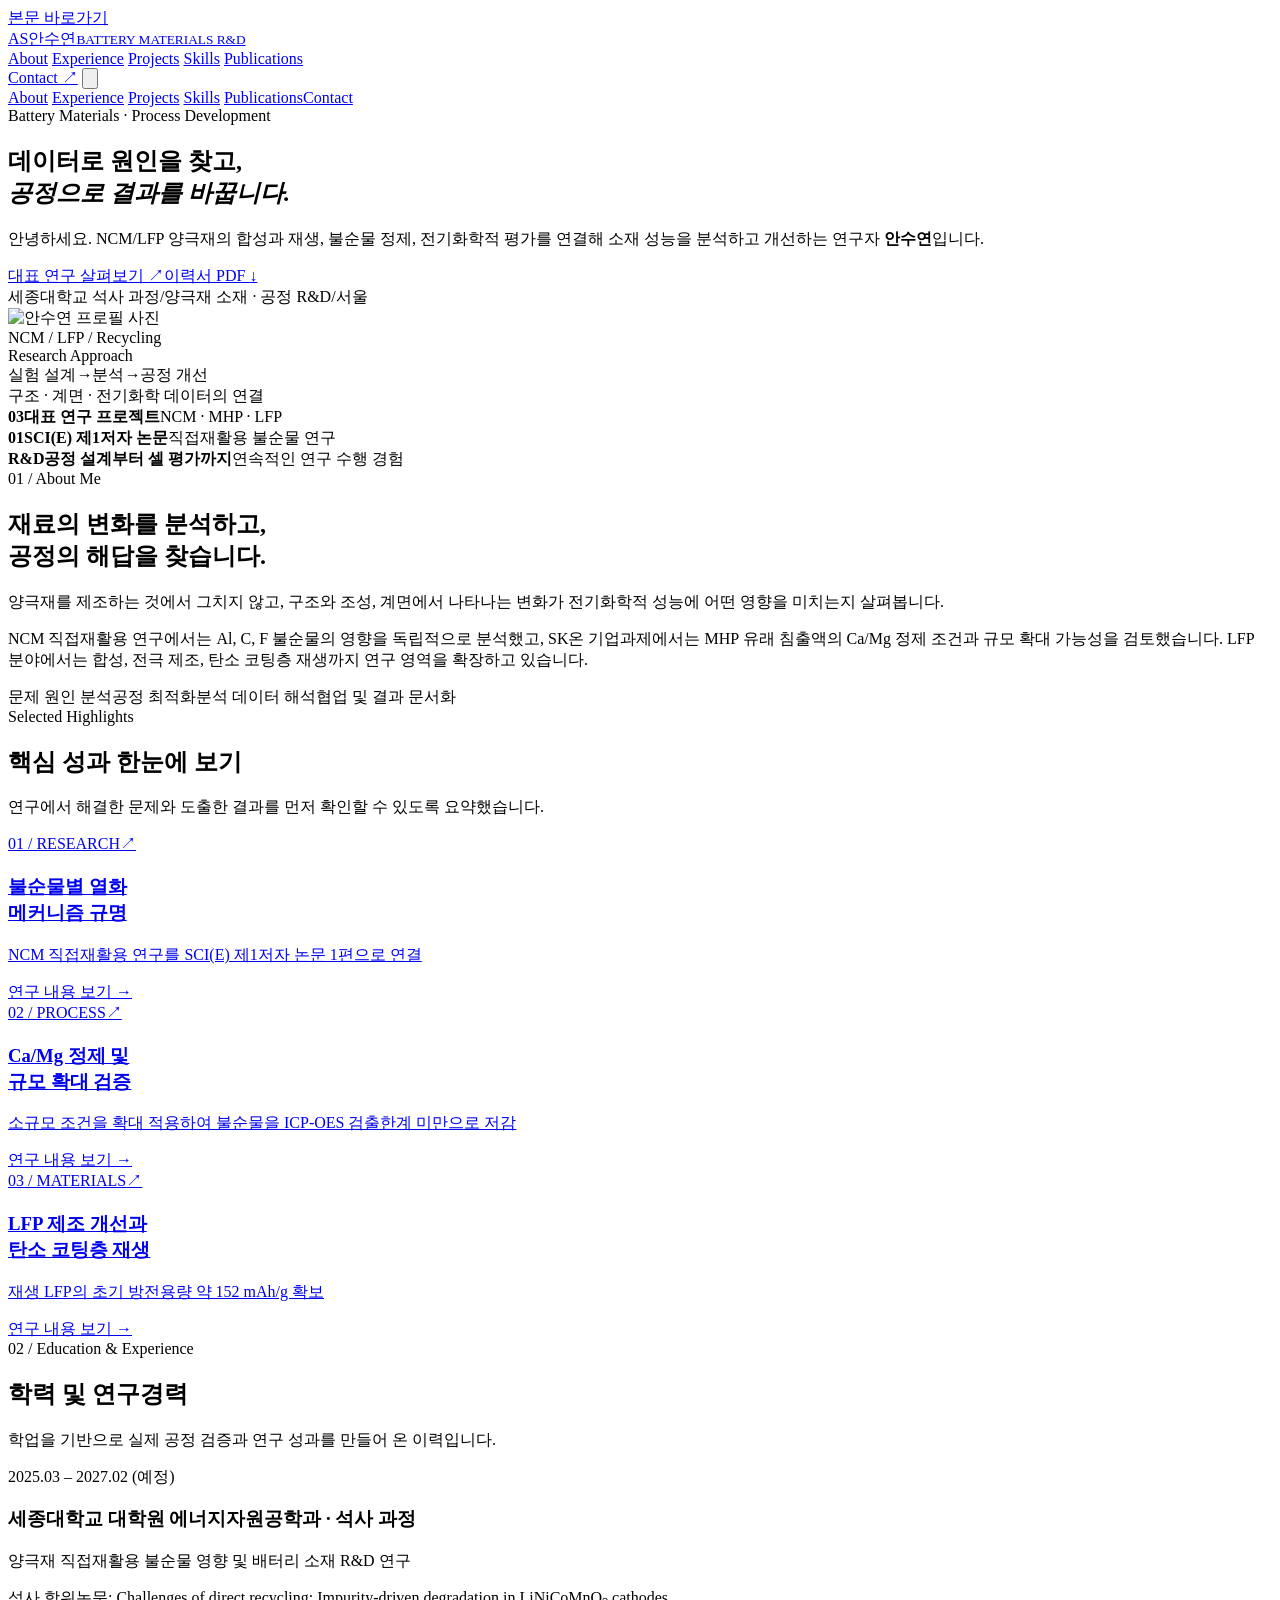
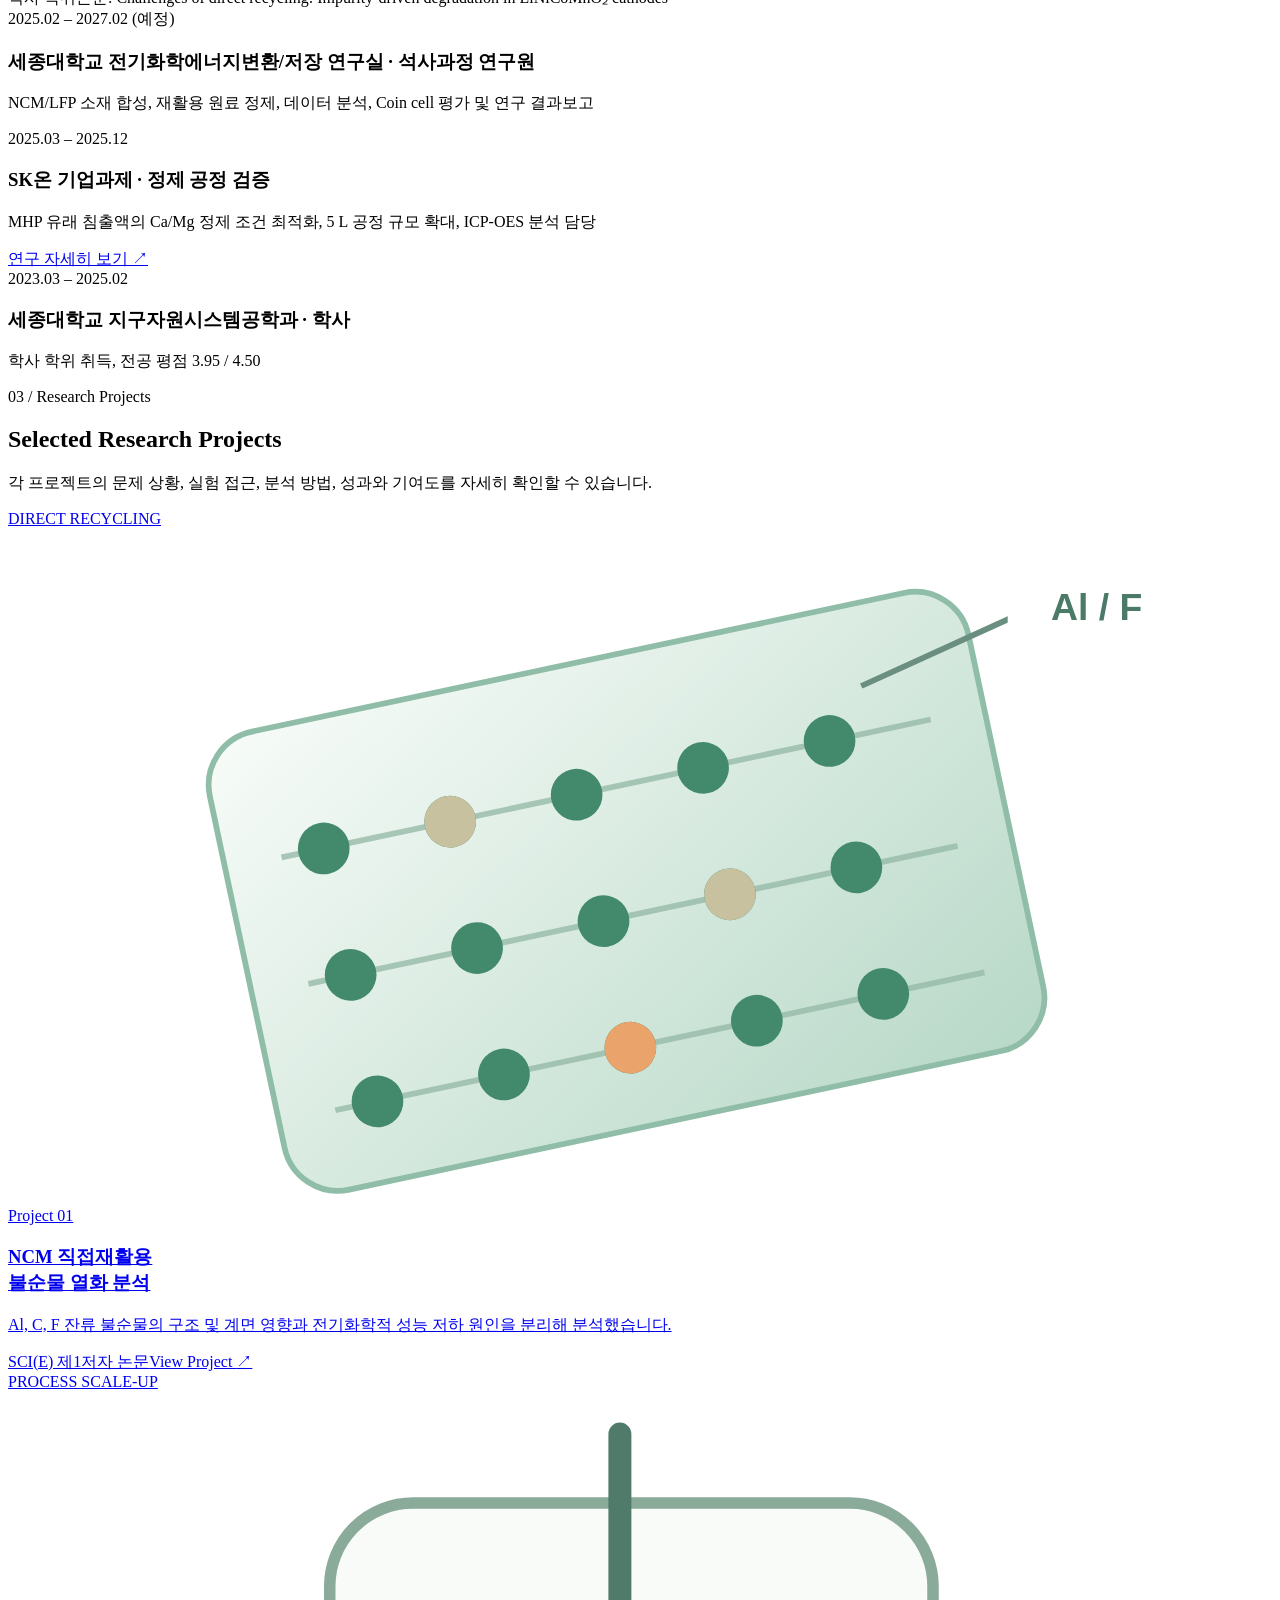
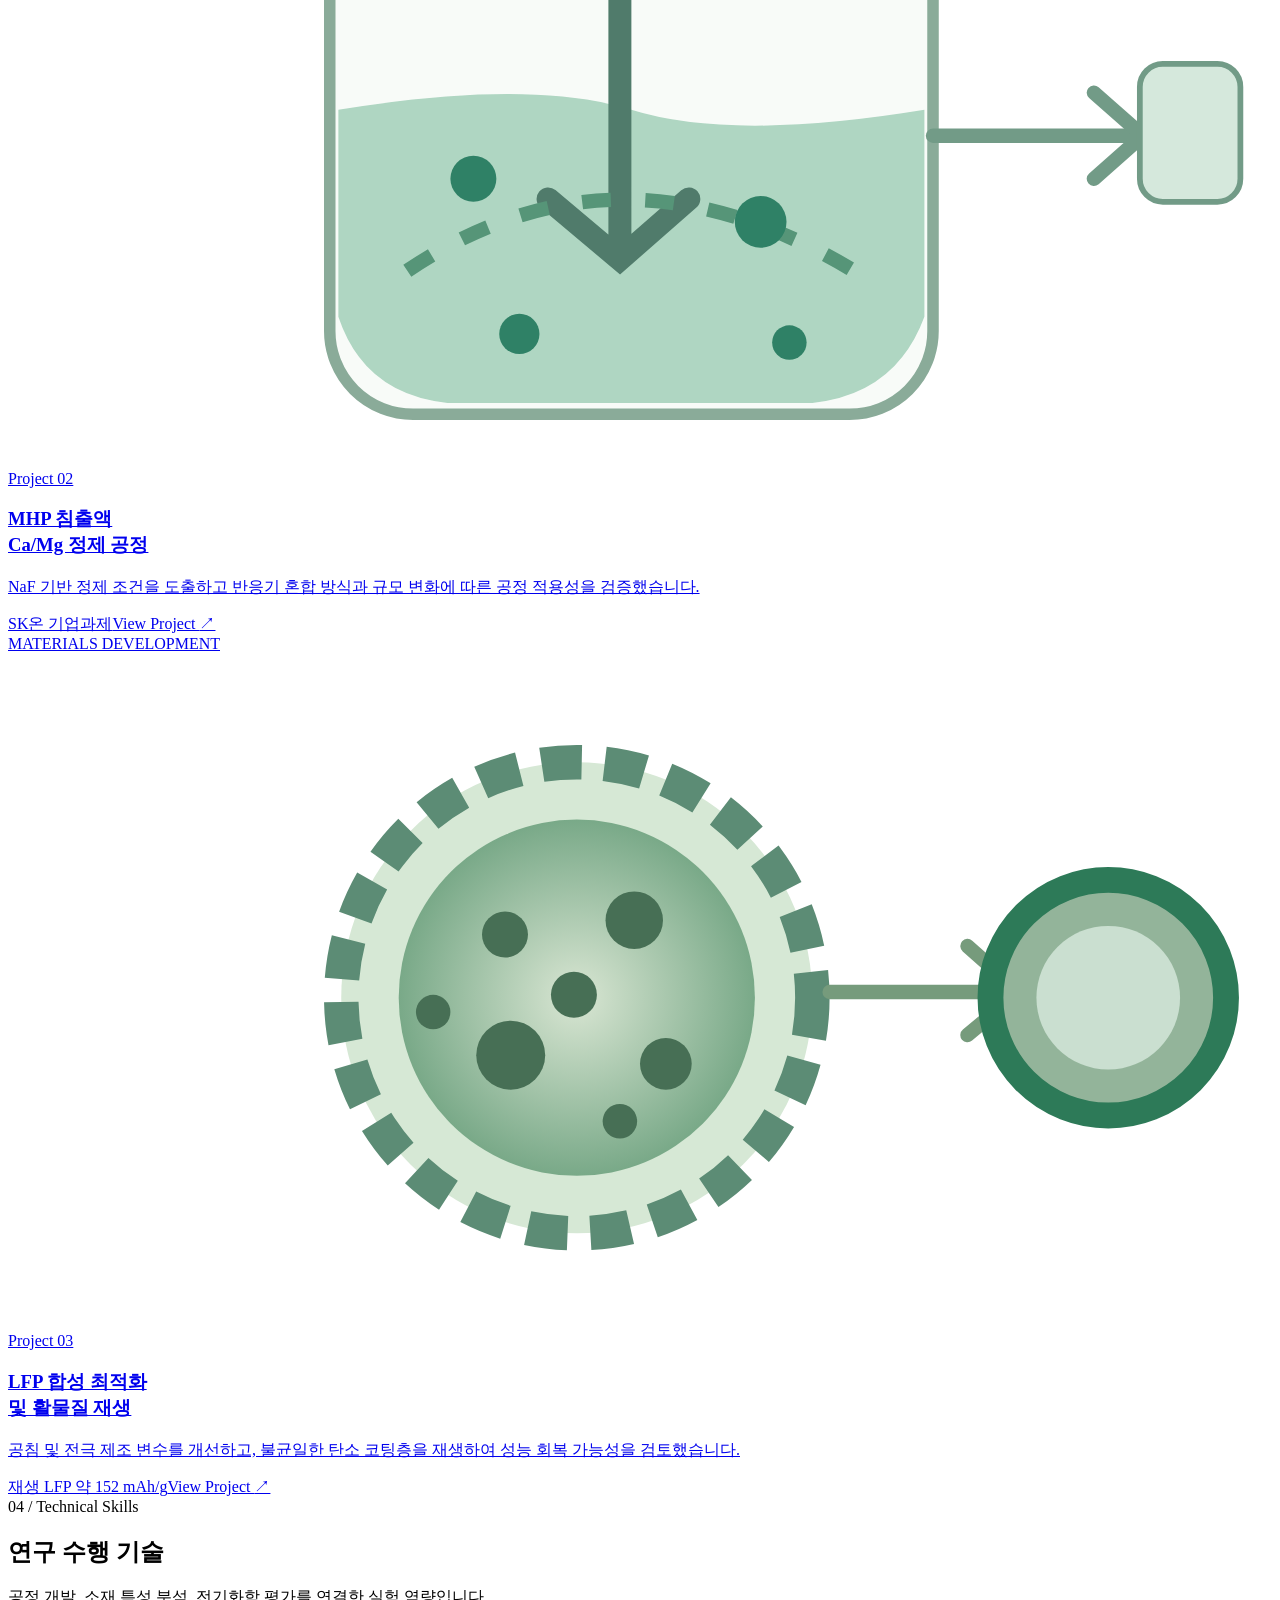
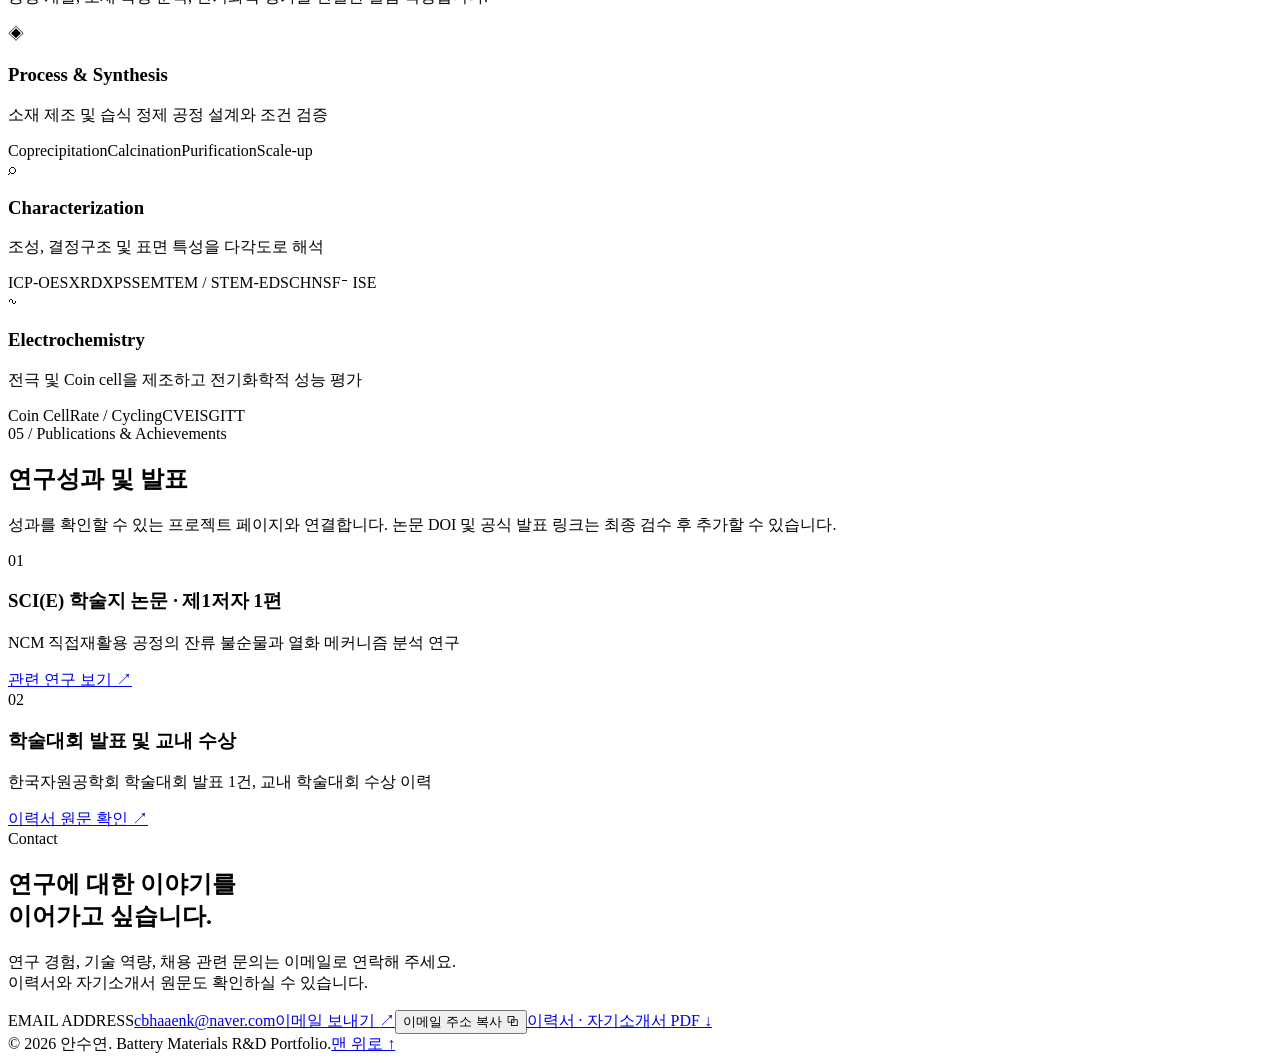
==== index.html @ f23eaf97 "first" ====
<!DOCTYPE html>
<html lang="ko">
<head>
  <meta charset="utf-8">
  <meta name="viewport" content="width=device-width, initial-scale=1">
  <meta name="theme-color" content="#f6f8f5">
  <meta name="description" content="NCM·LFP 배터리 양극재 연구, 직접재활용 불순물 분석, MHP 정제 및 LFP 제조·재생 연구 포트폴리오.">
  <title>홈 | 안수연 R&amp;D Portfolio</title>
  <link rel="stylesheet" href="assets/style.css">
</head>
<body>
<div class="progress-line" aria-hidden="true"></div>
  <a class="skip-link" href="#main">본문 바로가기</a>
  <header class="site-header"><div class="container header-inner">
    <a class="logo" href="index.html" aria-label="포트폴리오 첫 화면으로">
      <span class="logo-mark" aria-hidden="true">AS</span><span class="logo-text">안수연<small>BATTERY MATERIALS R&amp;D</small></span>
    </a>
    <nav class="desktop-nav" aria-label="주요 메뉴"><a data-spy href="index.html#about">About</a>
<a data-spy href="index.html#experience">Experience</a>
<a data-spy href="index.html#projects">Projects</a>
<a data-spy href="index.html#skills">Skills</a>
<a data-spy href="index.html#publications">Publications</a></nav>
    <a class="header-contact" href="index.html#contact">Contact ↗</a>
    <button class="menu-toggle" type="button" aria-label="메뉴 열기" aria-expanded="false" aria-controls="mobile-menu"><svg viewBox="0 0 24 24" fill="none" stroke="currentColor" stroke-width="2" stroke-linecap="round"><path d="M4 7h16M4 12h16M4 17h16"/></svg></button>
  </div><nav class="mobile-panel" id="mobile-menu" aria-label="모바일 메뉴"><a href="index.html#about">About</a>
<a href="index.html#experience">Experience</a>
<a href="index.html#projects">Projects</a>
<a href="index.html#skills">Skills</a>
<a href="index.html#publications">Publications</a><a href="index.html#contact">Contact</a></nav></header>
<main id="main">
<section class="hero" aria-labelledby="hero-title"><div class="container hero-grid">
<div class="hero-copy"><div class="status"><span class="status-dot" aria-hidden="true"></span> Battery Materials · Process Development</div>
<h1 id="hero-title">데이터로 원인을 찾고,<br><em>공정으로 결과를 바꿉니다.</em></h1>
<p class="lead">안녕하세요. NCM/LFP 양극재의 합성과 재생, 불순물 정제, 전기화학적 평가를 연결해 소재 성능을 분석하고 개선하는 연구자 <strong>안수연</strong>입니다.</p>
<div class="hero-actions"><a class="btn btn-primary" href="#projects">대표 연구 살펴보기 <span class="btn-icon" aria-hidden="true">↗</span></a><a class="btn btn-outline" href="assets/resume-and-statement.pdf" download="안수연_이력서_자기소개서.pdf">이력서 PDF <span aria-hidden="true">↓</span></a></div>
<div class="hero-foot"><span>세종대학교 석사 과정</span><span class="slash">/</span><span>양극재 소재 · 공정 R&amp;D</span><span class="slash">/</span><span>서울</span></div>
</div>
<div class="hero-visual" aria-label="프로필 사진과 연구 과정">
<div class="portrait-shell"><img src="assets/profile.webp" alt="안수연 프로필 사진" width="660" height="953" loading="eager"></div>
<div class="visual-badge">NCM / LFP / Recycling</div>
<div class="visual-note"><div class="note-label">Research Approach</div><div class="note-flow"><span>실험 설계</span><i>→</i><span>분석</span><i>→</i><span>공정 개선</span></div><div class="note-desc">구조 · 계면 · 전기화학 데이터의 연결</div></div>
</div></div></section>
<section class="stats-strip" aria-label="주요 이력 요약"><div class="container stats-grid"><div class="stat"><strong class="stat-num">03</strong><span class="stat-label"><b>대표 연구 프로젝트</b>NCM · MHP · LFP</span></div><div class="stat"><strong class="stat-num">01</strong><span class="stat-label"><b>SCI(E) 제1저자 논문</b>직접재활용 불순물 연구</span></div><div class="stat"><strong class="stat-num">R&amp;D</strong><span class="stat-label"><b>공정 설계부터 셀 평가까지</b>연속적인 연구 수행 경험</span></div></div></section>
<section class="section" id="about" aria-labelledby="about-title"><div class="container about-grid">
<div class="about-heading"><span class="eyebrow">01 / About Me</span><h2 id="about-title">재료의 변화를 분석하고,<br>공정의 해답을 찾습니다.</h2></div>
<div class="about-text"><p>양극재를 제조하는 것에서 그치지 않고, 구조와 조성, 계면에서 나타나는 변화가 전기화학적 성능에 어떤 영향을 미치는지 살펴봅니다.</p><p>NCM 직접재활용 연구에서는 Al, C, F 불순물의 영향을 독립적으로 분석했고, SK온 기업과제에서는 MHP 유래 침출액의 Ca/Mg 정제 조건과 규모 확대 가능성을 검토했습니다. LFP 분야에서는 합성, 전극 제조, 탄소 코팅층 재생까지 연구 영역을 확장하고 있습니다.</p><div class="tags"><span class="tag">문제 원인 분석</span><span class="tag">공정 최적화</span><span class="tag">분석 데이터 해석</span><span class="tag">협업 및 결과 문서화</span></div></div>
</div></section>
<section class="section surface-section" id="highlights" aria-labelledby="highlights-title"><div class="container"><div class="section-head"><div><span class="eyebrow">Selected Highlights</span><h2 id="highlights-title">핵심 성과 한눈에 보기</h2></div><p>연구에서 해결한 문제와 도출한 결과를 먼저 확인할 수 있도록 요약했습니다.</p></div>
<div class="highlights">
<a class="highlight-card" href="projects/ncm-recycling/index.html"><div class="highlight-top"><span>01 / RESEARCH</span><span aria-hidden="true">↗</span></div><h3>불순물별 열화<br>메커니즘 규명</h3><p>NCM 직접재활용 연구를 SCI(E) 제1저자 논문 1편으로 연결</p><span class="inline-link">연구 내용 보기 →</span></a>
<a class="highlight-card" href="projects/mhp-purification/index.html"><div class="highlight-top"><span>02 / PROCESS</span><span aria-hidden="true">↗</span></div><h3>Ca/Mg 정제 및<br>규모 확대 검증</h3><p>소규모 조건을 확대 적용하여 불순물을 ICP-OES 검출한계 미만으로 저감</p><span class="inline-link">연구 내용 보기 →</span></a>
<a class="highlight-card" href="projects/lfp-development/index.html"><div class="highlight-top"><span>03 / MATERIALS</span><span aria-hidden="true">↗</span></div><h3>LFP 제조 개선과<br>탄소 코팅층 재생</h3><p>재생 LFP의 초기 방전용량 약 152 mAh/g 확보</p><span class="inline-link">연구 내용 보기 →</span></a>
</div></div></section>
<section class="section" id="experience" aria-labelledby="experience-title"><div class="container"><div class="section-head"><div><span class="eyebrow">02 / Education &amp; Experience</span><h2 id="experience-title">학력 및 연구경력</h2></div><p>학업을 기반으로 실제 공정 검증과 연구 성과를 만들어 온 이력입니다.</p></div>
<div class="timeline">
<div class="timeline-item"><div class="timeline-time">2025.03 – 2027.02 (예정)</div><span class="timeline-marker" aria-hidden="true"></span><div class="timeline-content"><h3>세종대학교 대학원 에너지자원공학과 · 석사 과정</h3><p>양극재 직접재활용 불순물 영향 및 배터리 소재 R&amp;D 연구</p><span class="mini">석사 학위논문: Challenges of direct recycling: Impurity-driven degradation in LiNiCoMnO₂ cathodes</span></div></div>
<div class="timeline-item"><div class="timeline-time">2025.02 – 2027.02 (예정)</div><span class="timeline-marker" aria-hidden="true"></span><div class="timeline-content"><h3>세종대학교 전기화학에너지변환/저장 연구실 · 석사과정 연구원</h3><p>NCM/LFP 소재 합성, 재활용 원료 정제, 데이터 분석, Coin cell 평가 및 연구 결과보고</p></div></div>
<div class="timeline-item"><div class="timeline-time">2025.03 – 2025.12</div><span class="timeline-marker" aria-hidden="true"></span><div class="timeline-content"><h3>SK온 기업과제 · 정제 공정 검증</h3><p>MHP 유래 침출액의 Ca/Mg 정제 조건 최적화, 5 L 공정 규모 확대, ICP-OES 분석 담당</p><span class="mini"><a href="projects/mhp-purification/index.html">연구 자세히 보기 ↗</a></span></div></div>
<div class="timeline-item"><div class="timeline-time">2023.03 – 2025.02</div><span class="timeline-marker" aria-hidden="true"></span><div class="timeline-content"><h3>세종대학교 지구자원시스템공학과 · 학사</h3><p>학사 학위 취득, 전공 평점 3.95 / 4.50</p></div></div>
</div></div></section>
<section class="section surface-section" id="projects" aria-labelledby="projects-title"><div class="container"><div class="section-head"><div><span class="eyebrow">03 / Research Projects</span><h2 id="projects-title">Selected Research Projects</h2></div><p>각 프로젝트의 문제 상황, 실험 접근, 분석 방법, 성과와 기여도를 자세히 확인할 수 있습니다.</p></div>
<div class="project-grid">
<a class="project-card" href="projects/ncm-recycling/index.html"><div class="project-art ncm"><span class="art-label">DIRECT RECYCLING</span><svg class="art-svg" viewBox="0 0 440 235" role="img" aria-label="NCM 결정 격자와 불순물의 개념도" xmlns="http://www.w3.org/2000/svg"><defs><linearGradient id="ncmg" x1="0" y1="0" x2="1" y2="1"><stop stop-color="#f8fcf9"/><stop offset="1" stop-color="#b7d8c7"/></linearGradient></defs><g transform="translate(80 37) rotate(-12 135 88)"><rect x="0" y="8" width="270" height="163" rx="19" fill="url(#ncmg)" stroke="#8fbda7" stroke-width="2"/><g stroke="#97bba9" stroke-width="2" opacity=".8"><path d="M20 53H251M20 98H251M20 143H251"/></g><g fill="#438a6d"><circle cx="35" cy="53" r="9"/><circle cx="80" cy="53" r="9"/><circle cx="125" cy="53" r="9"/><circle cx="170" cy="53" r="9"/><circle cx="215" cy="53" r="9"/><circle cx="35" cy="98" r="9"/><circle cx="80" cy="98" r="9"/><circle cx="125" cy="98" r="9"/><circle cx="170" cy="98" r="9"/><circle cx="215" cy="98" r="9"/><circle cx="35" cy="143" r="9"/><circle cx="80" cy="143" r="9"/><circle cx="125" cy="143" r="9"/><circle cx="170" cy="143" r="9"/><circle cx="215" cy="143" r="9"/></g><g fill="#c7c1a0"><circle cx="80" cy="53" r="9"/><circle cx="170" cy="98" r="9"/></g><g fill="#e9a36b"><circle cx="125" cy="143" r="9"/></g></g><g font-family="sans-serif" font-size="13" font-weight="700"><path d="M297 55L363 25" stroke="#6a8f80" stroke-width="2"/><rect x="348" y="13" width="62" height="29" rx="9" fill="#fff"/><text x="379" y="32" fill="#4b7a67" text-anchor="middle">Al / F</text></g></svg></div><div class="project-content"><span class="project-num">Project 01</span><h3>NCM 직접재활용<br>불순물 열화 분석</h3><p>Al, C, F 잔류 불순물의 구조 및 계면 영향과 전기화학적 성능 저하 원인을 분리해 분석했습니다.</p><span class="project-chip">SCI(E) 제1저자 논문</span><span class="inline-link">View Project <span aria-hidden="true">↗</span></span></div></a>
<a class="project-card" href="projects/mhp-purification/index.html"><div class="project-art mhp"><span class="art-label">PROCESS SCALE-UP</span><svg class="art-svg" viewBox="0 0 440 235" role="img" aria-label="반응기와 정제 공정의 개념도" xmlns="http://www.w3.org/2000/svg"><g transform="translate(62 12)"><rect x="50" y="27" width="210" height="178" rx="29" fill="#f8fbf8" stroke="#8aab99" stroke-width="4"/><path d="M53 99Q120 88 155 99T257 99V171Q247 198 218 201H91Q62 198 53 171Z" fill="#91c6ab" opacity=".7"/><path d="M151 3V148M126 130L151 151L175 130" stroke="#507b6b" stroke-width="8" stroke-linecap="round" fill="none"/><path d="M77 155Q151 105 234 156" stroke="#569578" stroke-width="5" stroke-dasharray="10 12" fill="none"/><g fill="#2f8166"><circle cx="100" cy="123" r="8"/><circle cx="200" cy="138" r="9"/><circle cx="116" cy="177" r="7"/><circle cx="210" cy="180" r="6"/></g><path d="M260 108H331" stroke="#729b87" stroke-width="5" stroke-linecap="round"/><path d="M316 93L333 108L316 123" fill="none" stroke="#729b87" stroke-width="5" stroke-linecap="round" stroke-linejoin="round"/><rect x="332" y="83" width="35" height="48" rx="8" fill="#d5e8dc" stroke="#729b87" stroke-width="2"/></g></svg></div><div class="project-content"><span class="project-num">Project 02</span><h3>MHP 침출액<br>Ca/Mg 정제 공정</h3><p>NaF 기반 정제 조건을 도출하고 반응기 혼합 방식과 규모 변화에 따른 공정 적용성을 검증했습니다.</p><span class="project-chip">SK온 기업과제</span><span class="inline-link">View Project <span aria-hidden="true">↗</span></span></div></a>
<a class="project-card" href="projects/lfp-development/index.html"><div class="project-art lfp"><span class="art-label">MATERIALS DEVELOPMENT</span><svg class="art-svg" viewBox="0 0 440 235" role="img" aria-label="LFP 입자와 탄소 코팅 및 재생 공정 개념도" xmlns="http://www.w3.org/2000/svg"><defs><radialGradient id="lfpg"><stop stop-color="#d9e6d3"/><stop offset="1" stop-color="#79a988"/></radialGradient></defs><g transform="translate(83 29)"><circle cx="115" cy="91" r="82" fill="#d6e8d5" stroke="#5c8c75" stroke-width="12" stroke-dasharray="14 8"/><circle cx="115" cy="91" r="62" fill="url(#lfpg)"/><g fill="#476f55"><circle cx="90" cy="69" r="8"/><circle cx="135" cy="64" r="10"/><circle cx="92" cy="111" r="12"/><circle cx="146" cy="114" r="9"/><circle cx="114" cy="90" r="8"/><circle cx="65" cy="96" r="6"/><circle cx="130" cy="134" r="6"/></g><path d="M203 89H267" stroke="#769b7c" stroke-width="5" stroke-linecap="round"/><path d="M251 73L269 89L251 104" stroke="#769b7c" stroke-width="5" fill="none" stroke-linecap="round"/><circle cx="300" cy="91" r="41" fill="#93b49a" stroke="#2d7a58" stroke-width="9"/><circle cx="300" cy="91" r="25" fill="#cadfd0"/></g></svg></div><div class="project-content"><span class="project-num">Project 03</span><h3>LFP 합성 최적화<br>및 활물질 재생</h3><p>공침 및 전극 제조 변수를 개선하고, 불균일한 탄소 코팅층을 재생하여 성능 회복 가능성을 검토했습니다.</p><span class="project-chip">재생 LFP 약 152 mAh/g</span><span class="inline-link">View Project <span aria-hidden="true">↗</span></span></div></a>
</div></div></section>
<section class="section" id="skills" aria-labelledby="skills-title"><div class="container"><div class="section-head"><div><span class="eyebrow">04 / Technical Skills</span><h2 id="skills-title">연구 수행 기술</h2></div><p>공정 개발, 소재 특성 분석, 전기화학 평가를 연결한 실험 역량입니다.</p></div>
<div class="skills-grid">
<div class="skill-card"><div class="skill-icon" aria-hidden="true">◈</div><h3>Process &amp; Synthesis</h3><p>소재 제조 및 습식 정제 공정 설계와 조건 검증</p><div class="skill-lines"><span>Coprecipitation</span><span>Calcination</span><span>Purification</span><span>Scale-up</span></div></div>
<div class="skill-card"><div class="skill-icon" aria-hidden="true">⌕</div><h3>Characterization</h3><p>조성, 결정구조 및 표면 특성을 다각도로 해석</p><div class="skill-lines"><span>ICP-OES</span><span>XRD</span><span>XPS</span><span>SEM</span><span>TEM / STEM-EDS</span><span>CHNS</span><span>F⁻ ISE</span></div></div>
<div class="skill-card"><div class="skill-icon" aria-hidden="true">∿</div><h3>Electrochemistry</h3><p>전극 및 Coin cell을 제조하고 전기화학적 성능 평가</p><div class="skill-lines"><span>Coin Cell</span><span>Rate / Cycling</span><span>CV</span><span>EIS</span><span>GITT</span></div></div>
</div></div></section>
<section class="section surface-section" id="publications" aria-labelledby="publications-title"><div class="container"><div class="section-head"><div><span class="eyebrow">05 / Publications &amp; Achievements</span><h2 id="publications-title">연구성과 및 발표</h2></div><p>성과를 확인할 수 있는 프로젝트 페이지와 연결합니다. 논문 DOI 및 공식 발표 링크는 최종 검수 후 추가할 수 있습니다.</p></div>
<div class="pub-list">
<div class="pub-card"><span class="pub-num" aria-hidden="true">01</span><div><h3>SCI(E) 학술지 논문 · 제1저자 1편</h3><p>NCM 직접재활용 공정의 잔류 불순물과 열화 메커니즘 분석 연구</p><a href="projects/ncm-recycling/index.html">관련 연구 보기 ↗</a></div></div>
<div class="pub-card"><span class="pub-num" aria-hidden="true">02</span><div><h3>학술대회 발표 및 교내 수상</h3><p>한국자원공학회 학술대회 발표 1건, 교내 학술대회 수상 이력</p><a href="assets/resume-and-statement.pdf" target="_blank" rel="noopener">이력서 원문 확인 ↗</a></div></div>
</div></div></section>
</main>
<section class="contact-section" id="contact" aria-labelledby="contact-title"><div class="container contact-inner">
    <div><span class="eyebrow">Contact</span><h2 id="contact-title">연구에 대한 이야기를<br>이어가고 싶습니다.</h2><p>연구 경험, 기술 역량, 채용 관련 문의는 이메일로 연락해 주세요.<br>이력서와 자기소개서 원문도 확인하실 수 있습니다.</p></div>
    <div class="contact-panel"><span class="pretitle">EMAIL ADDRESS</span><a class="contact-email" href="mailto:cbhaaenk@naver.com">cbhaaenk@naver.com</a><a class="btn btn-light" href="mailto:cbhaaenk@naver.com?subject=%EC%95%88%EC%88%98%EC%97%B0%20%ED%8F%AC%ED%8A%B8%ED%8F%B4%EB%A6%AC%EC%98%A4%20%EB%AC%B8%EC%9D%98">이메일 보내기 <span aria-hidden="true">↗</span></a><button class="btn btn-outline" type="button" data-copy-email="cbhaaenk@naver.com">이메일 주소 복사 ⧉</button><a class="btn btn-outline" href="assets/resume-and-statement.pdf" download="안수연_이력서_자기소개서.pdf">이력서 · 자기소개서 PDF ↓</a></div>
  </div></section>
  <footer class="site-footer"><div class="container footer-inner"><span>© 2026 안수연. Battery Materials R&amp;D Portfolio.</span><a href="#" data-back-top>맨 위로 ↑</a></div></footer>
  <div class="toast" role="status" aria-live="polite"></div><script src="assets/site.js" defer></script>
</body>
</html>
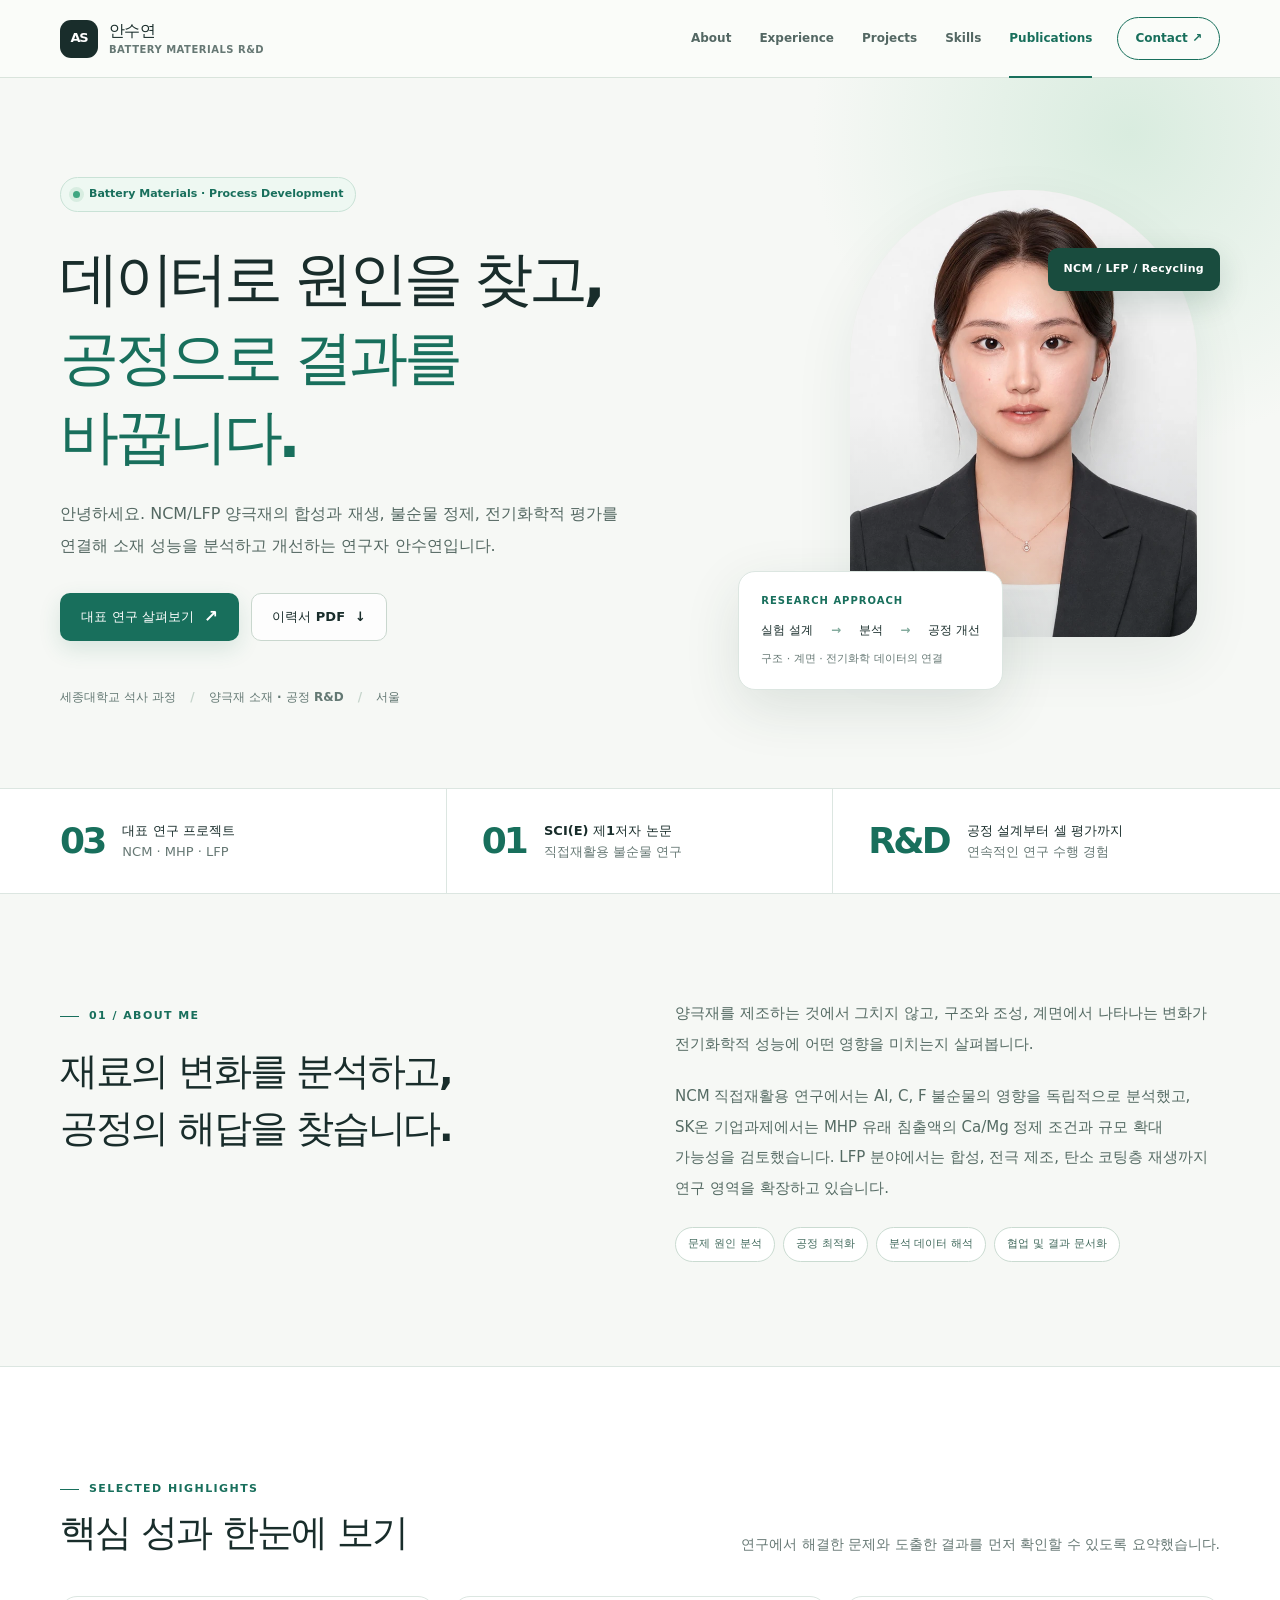
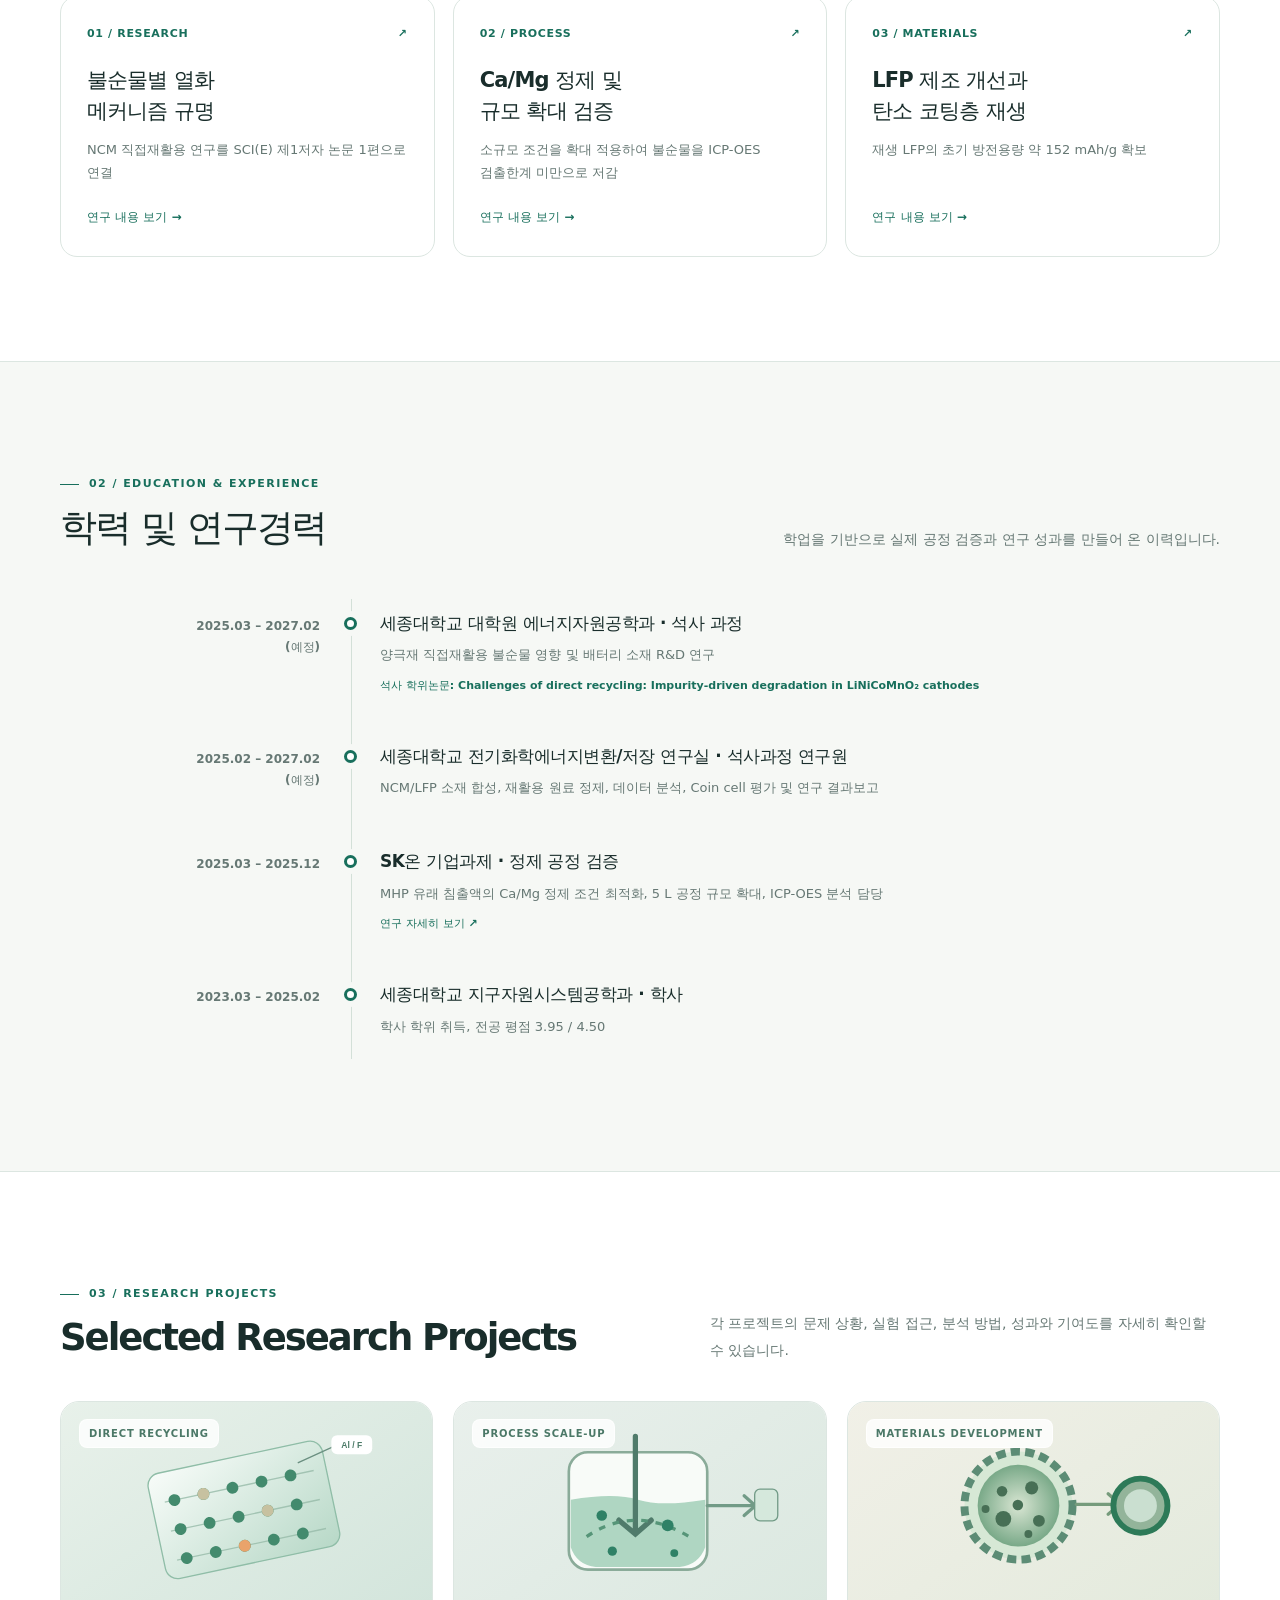
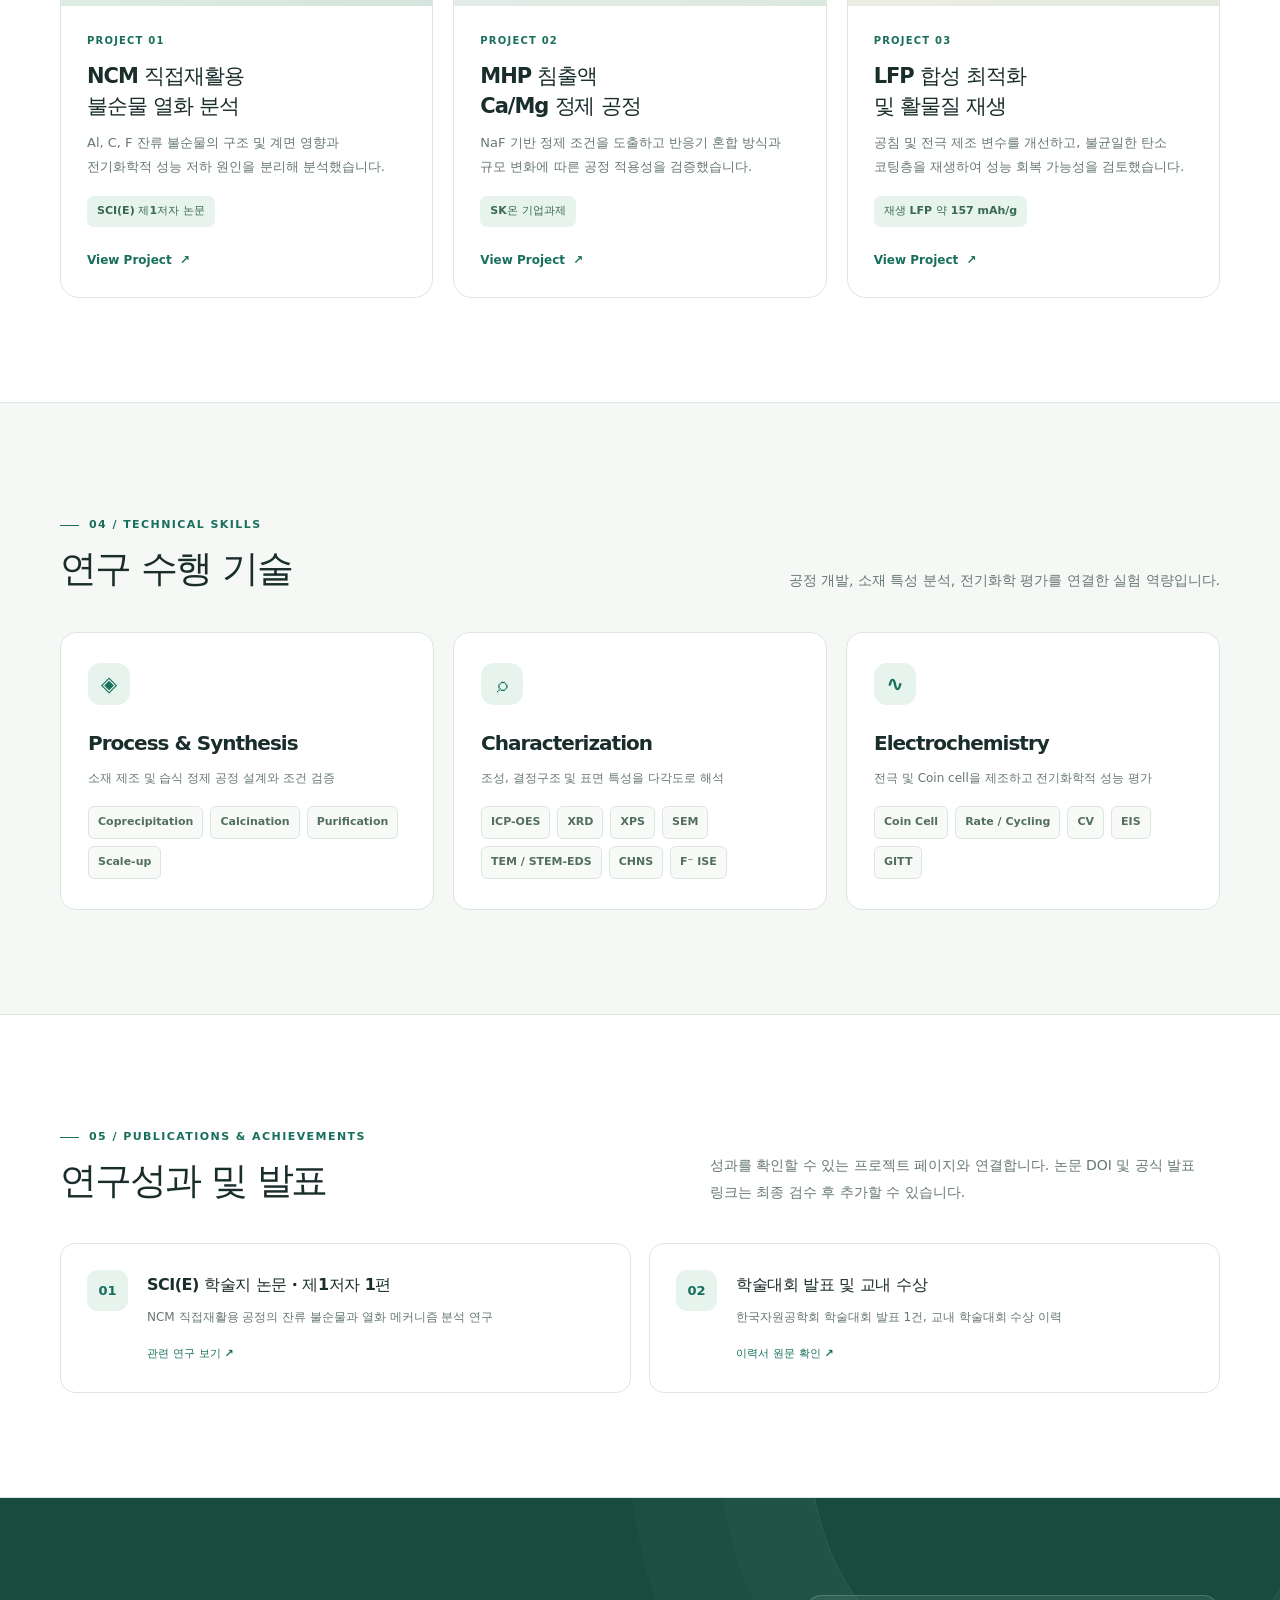
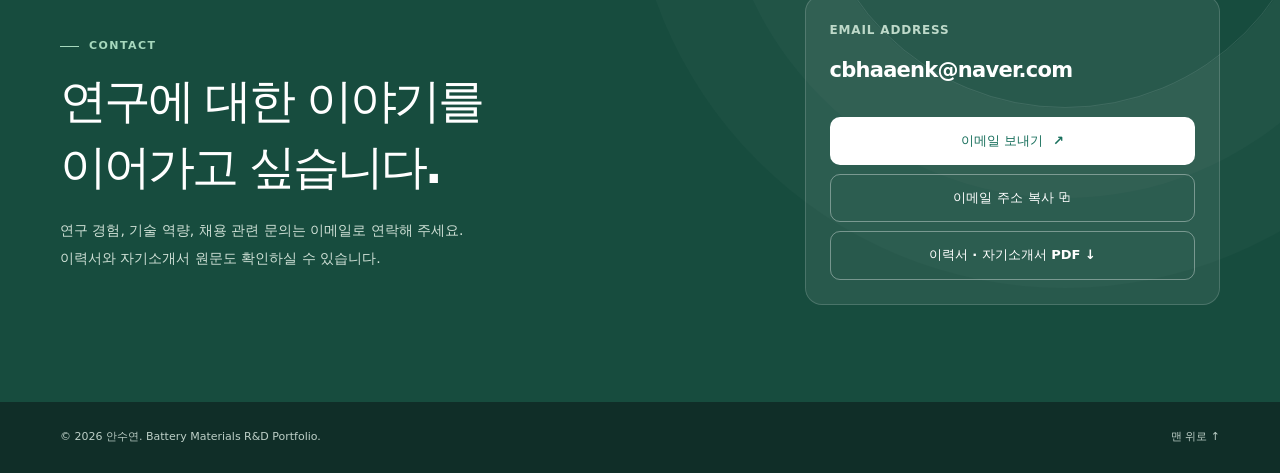
==== commit 50ad0083: "data change" ====
--- a/index.html
+++ b/index.html
@@ -62,7 +62,7 @@
 <div class="project-grid">
 <a class="project-card" href="projects/ncm-recycling/index.html"><div class="project-art ncm"><span class="art-label">DIRECT RECYCLING</span><svg class="art-svg" viewBox="0 0 440 235" role="img" aria-label="NCM 결정 격자와 불순물의 개념도" xmlns="http://www.w3.org/2000/svg"><defs><linearGradient id="ncmg" x1="0" y1="0" x2="1" y2="1"><stop stop-color="#f8fcf9"/><stop offset="1" stop-color="#b7d8c7"/></linearGradient></defs><g transform="translate(80 37) rotate(-12 135 88)"><rect x="0" y="8" width="270" height="163" rx="19" fill="url(#ncmg)" stroke="#8fbda7" stroke-width="2"/><g stroke="#97bba9" stroke-width="2" opacity=".8"><path d="M20 53H251M20 98H251M20 143H251"/></g><g fill="#438a6d"><circle cx="35" cy="53" r="9"/><circle cx="80" cy="53" r="9"/><circle cx="125" cy="53" r="9"/><circle cx="170" cy="53" r="9"/><circle cx="215" cy="53" r="9"/><circle cx="35" cy="98" r="9"/><circle cx="80" cy="98" r="9"/><circle cx="125" cy="98" r="9"/><circle cx="170" cy="98" r="9"/><circle cx="215" cy="98" r="9"/><circle cx="35" cy="143" r="9"/><circle cx="80" cy="143" r="9"/><circle cx="125" cy="143" r="9"/><circle cx="170" cy="143" r="9"/><circle cx="215" cy="143" r="9"/></g><g fill="#c7c1a0"><circle cx="80" cy="53" r="9"/><circle cx="170" cy="98" r="9"/></g><g fill="#e9a36b"><circle cx="125" cy="143" r="9"/></g></g><g font-family="sans-serif" font-size="13" font-weight="700"><path d="M297 55L363 25" stroke="#6a8f80" stroke-width="2"/><rect x="348" y="13" width="62" height="29" rx="9" fill="#fff"/><text x="379" y="32" fill="#4b7a67" text-anchor="middle">Al / F</text></g></svg></div><div class="project-content"><span class="project-num">Project 01</span><h3>NCM 직접재활용<br>불순물 열화 분석</h3><p>Al, C, F 잔류 불순물의 구조 및 계면 영향과 전기화학적 성능 저하 원인을 분리해 분석했습니다.</p><span class="project-chip">SCI(E) 제1저자 논문</span><span class="inline-link">View Project <span aria-hidden="true">↗</span></span></div></a>
 <a class="project-card" href="projects/mhp-purification/index.html"><div class="project-art mhp"><span class="art-label">PROCESS SCALE-UP</span><svg class="art-svg" viewBox="0 0 440 235" role="img" aria-label="반응기와 정제 공정의 개념도" xmlns="http://www.w3.org/2000/svg"><g transform="translate(62 12)"><rect x="50" y="27" width="210" height="178" rx="29" fill="#f8fbf8" stroke="#8aab99" stroke-width="4"/><path d="M53 99Q120 88 155 99T257 99V171Q247 198 218 201H91Q62 198 53 171Z" fill="#91c6ab" opacity=".7"/><path d="M151 3V148M126 130L151 151L175 130" stroke="#507b6b" stroke-width="8" stroke-linecap="round" fill="none"/><path d="M77 155Q151 105 234 156" stroke="#569578" stroke-width="5" stroke-dasharray="10 12" fill="none"/><g fill="#2f8166"><circle cx="100" cy="123" r="8"/><circle cx="200" cy="138" r="9"/><circle cx="116" cy="177" r="7"/><circle cx="210" cy="180" r="6"/></g><path d="M260 108H331" stroke="#729b87" stroke-width="5" stroke-linecap="round"/><path d="M316 93L333 108L316 123" fill="none" stroke="#729b87" stroke-width="5" stroke-linecap="round" stroke-linejoin="round"/><rect x="332" y="83" width="35" height="48" rx="8" fill="#d5e8dc" stroke="#729b87" stroke-width="2"/></g></svg></div><div class="project-content"><span class="project-num">Project 02</span><h3>MHP 침출액<br>Ca/Mg 정제 공정</h3><p>NaF 기반 정제 조건을 도출하고 반응기 혼합 방식과 규모 변화에 따른 공정 적용성을 검증했습니다.</p><span class="project-chip">SK온 기업과제</span><span class="inline-link">View Project <span aria-hidden="true">↗</span></span></div></a>
-<a class="project-card" href="projects/lfp-development/index.html"><div class="project-art lfp"><span class="art-label">MATERIALS DEVELOPMENT</span><svg class="art-svg" viewBox="0 0 440 235" role="img" aria-label="LFP 입자와 탄소 코팅 및 재생 공정 개념도" xmlns="http://www.w3.org/2000/svg"><defs><radialGradient id="lfpg"><stop stop-color="#d9e6d3"/><stop offset="1" stop-color="#79a988"/></radialGradient></defs><g transform="translate(83 29)"><circle cx="115" cy="91" r="82" fill="#d6e8d5" stroke="#5c8c75" stroke-width="12" stroke-dasharray="14 8"/><circle cx="115" cy="91" r="62" fill="url(#lfpg)"/><g fill="#476f55"><circle cx="90" cy="69" r="8"/><circle cx="135" cy="64" r="10"/><circle cx="92" cy="111" r="12"/><circle cx="146" cy="114" r="9"/><circle cx="114" cy="90" r="8"/><circle cx="65" cy="96" r="6"/><circle cx="130" cy="134" r="6"/></g><path d="M203 89H267" stroke="#769b7c" stroke-width="5" stroke-linecap="round"/><path d="M251 73L269 89L251 104" stroke="#769b7c" stroke-width="5" fill="none" stroke-linecap="round"/><circle cx="300" cy="91" r="41" fill="#93b49a" stroke="#2d7a58" stroke-width="9"/><circle cx="300" cy="91" r="25" fill="#cadfd0"/></g></svg></div><div class="project-content"><span class="project-num">Project 03</span><h3>LFP 합성 최적화<br>및 활물질 재생</h3><p>공침 및 전극 제조 변수를 개선하고, 불균일한 탄소 코팅층을 재생하여 성능 회복 가능성을 검토했습니다.</p><span class="project-chip">재생 LFP 약 152 mAh/g</span><span class="inline-link">View Project <span aria-hidden="true">↗</span></span></div></a>
+<a class="project-card" href="projects/lfp-development/index.html"><div class="project-art lfp"><span class="art-label">MATERIALS DEVELOPMENT</span><svg class="art-svg" viewBox="0 0 440 235" role="img" aria-label="LFP 입자와 탄소 코팅 및 재생 공정 개념도" xmlns="http://www.w3.org/2000/svg"><defs><radialGradient id="lfpg"><stop stop-color="#d9e6d3"/><stop offset="1" stop-color="#79a988"/></radialGradient></defs><g transform="translate(83 29)"><circle cx="115" cy="91" r="82" fill="#d6e8d5" stroke="#5c8c75" stroke-width="12" stroke-dasharray="14 8"/><circle cx="115" cy="91" r="62" fill="url(#lfpg)"/><g fill="#476f55"><circle cx="90" cy="69" r="8"/><circle cx="135" cy="64" r="10"/><circle cx="92" cy="111" r="12"/><circle cx="146" cy="114" r="9"/><circle cx="114" cy="90" r="8"/><circle cx="65" cy="96" r="6"/><circle cx="130" cy="134" r="6"/></g><path d="M203 89H267" stroke="#769b7c" stroke-width="5" stroke-linecap="round"/><path d="M251 73L269 89L251 104" stroke="#769b7c" stroke-width="5" fill="none" stroke-linecap="round"/><circle cx="300" cy="91" r="41" fill="#93b49a" stroke="#2d7a58" stroke-width="9"/><circle cx="300" cy="91" r="25" fill="#cadfd0"/></g></svg></div><div class="project-content"><span class="project-num">Project 03</span><h3>LFP 합성 최적화<br>및 활물질 재생</h3><p>공침 및 전극 제조 변수를 개선하고, 불균일한 탄소 코팅층을 재생하여 성능 회복 가능성을 검토했습니다.</p><span class="project-chip">재생 LFP 약 157 mAh/g</span><span class="inline-link">View Project <span aria-hidden="true">↗</span></span></div></a>
 </div></div></section>
 <section class="section" id="skills" aria-labelledby="skills-title"><div class="container"><div class="section-head"><div><span class="eyebrow">04 / Technical Skills</span><h2 id="skills-title">연구 수행 기술</h2></div><p>공정 개발, 소재 특성 분석, 전기화학 평가를 연결한 실험 역량입니다.</p></div>
 <div class="skills-grid">
--- a/assets/style.css
+++ b/assets/style.css
@@ -0,0 +1,134 @@
+/* Battery Materials R&D Portfolio — standalone CSS, no framework or external dependencies. */
+:root{--ink:#192d2b;--ink-2:#304944;--muted:#667874;--green:#186f5c;--green-dark:#125241;--green-light:#e7f3ed;--line:#dce6e1;--surface:#fff;--bg:#f6f8f5;--wash:#eef3ee;--sand:#eee9df;--shadow:0 22px 60px rgba(31,67,52,.08);--radius:22px;--max:1160px;--ease:cubic-bezier(.21,.79,.27,1);font-synthesis:none}
+*,*:before,*:after{box-sizing:border-box}
+html{scroll-behavior:smooth;scroll-padding-top:108px}
+body{margin:0;background:var(--bg);color:var(--ink);font-family:'Noto Sans KR','Apple SD Gothic Neo','Malgun Gothic',system-ui,-apple-system,sans-serif;font-size:16px;line-height:1.72;-webkit-font-smoothing:antialiased;word-break:keep-all;overflow-wrap:break-word}
+a{color:inherit;text-decoration:none}
+button{font:inherit}
+button,a{-webkit-tap-highlight-color:transparent}
+button:focus-visible,a:focus-visible{outline:3px solid #75bda7;outline-offset:4px}
+img{display:block;max-width:100%}
+::selection{background:#b5e2d0;color:#103e31}
+.skip-link{position:absolute;top:-100px;left:12px;z-index:200;background:var(--green);color:#fff;padding:10px 16px;border-radius:8px}.skip-link:focus{top:12px}
+.container{width:min(var(--max),calc(100% - 96px));margin-inline:auto}
+.section{padding:104px 0;scroll-margin-top:88px}
+.section-tight{padding:78px 0}
+.surface-section{background:#fff;border-top:1px solid var(--line);border-bottom:1px solid var(--line)}
+.section-head{display:flex;align-items:end;justify-content:space-between;gap:24px;margin-bottom:38px}
+.section-head h2,.detail-section h2{margin:10px 0 0;font-size:clamp(27px,3vw,37px);line-height:1.32;letter-spacing:-.055em;font-weight:800}
+.section-head p{max-width:510px;color:var(--muted);font-size:14px;line-height:1.9;margin:0}
+.eyebrow{display:inline-flex;align-items:center;gap:10px;letter-spacing:.13em;text-transform:uppercase;font-size:11px;font-weight:800;color:var(--green)}
+.eyebrow:before{content:"";display:inline-block;width:19px;height:1px;background:currentColor}
+.pretitle{display:block;font-size:12px;letter-spacing:.07em;color:var(--muted);font-weight:700}
+.lead{font-size:clamp(17px,1.8vw,20px);line-height:1.85;color:var(--ink-2)}
+.muted{color:var(--muted)}
+.site-header{height:78px;position:sticky;top:0;z-index:100;background:rgba(250,252,249,.95);backdrop-filter:blur(18px);-webkit-backdrop-filter:blur(18px);border-bottom:1px solid rgba(215,227,219,.95);transition:box-shadow .25s}
+.site-header.scrolled{box-shadow:0 5px 22px rgba(25,58,46,.055)}
+.header-inner{height:100%;display:flex;align-items:center;justify-content:space-between;gap:25px}
+.logo{display:inline-flex;align-items:center;gap:11px;flex:none;font-size:16px;letter-spacing:-.04em;font-weight:850}
+.logo-mark{height:38px;width:38px;display:grid;place-items:center;border-radius:11px;background:var(--ink);color:#fff;font-size:13px;font-weight:800;letter-spacing:-.09em}
+.logo-text{display:flex;flex-direction:column;line-height:1.23}.logo-text small{color:var(--muted);font-size:10px;letter-spacing:.05em;font-weight:600;margin-top:4px}
+.desktop-nav{display:flex;align-items:center;gap:28px;margin-left:auto}
+.desktop-nav a{font-size:12px;color:#536763;font-weight:750;transition:color .2s;position:relative}
+.desktop-nav a:hover,.desktop-nav a.is-active{color:var(--green)}
+.desktop-nav a.is-active:after{content:'';position:absolute;left:0;right:0;bottom:-29px;height:2px;background:var(--green)}
+.header-contact{flex:none;border:1px solid var(--green);border-radius:999px;padding:10px 17px;color:var(--green);font-size:12px;font-weight:800;transition:background .2s,color .2s}
+.header-contact:hover{background:var(--green);color:#fff}
+.menu-toggle{display:none;border:1px solid var(--line);background:#fff;border-radius:10px;width:42px;height:42px;align-items:center;justify-content:center;color:var(--ink);cursor:pointer}
+.menu-toggle svg{height:21px;width:21px}
+.mobile-panel{display:none}
+.progress-line{position:fixed;z-index:110;top:0;left:0;height:2px;background:var(--green);width:0%;pointer-events:none}
+.hero{position:relative;overflow:hidden;padding:99px 0 80px}
+.hero:before{content:"";position:absolute;right:-180px;top:-275px;width:660px;height:660px;background:radial-gradient(circle,#d9ecdf 0%,rgba(217,236,223,0) 68%);pointer-events:none}
+.hero-grid{display:grid;grid-template-columns:minmax(0,1.12fr) minmax(350px,.88fr);gap:65px;align-items:center}
+.hero-copy{position:relative;z-index:1}
+.status{display:inline-flex;align-items:center;gap:9px;padding:7px 12px;border:1px solid #c9e2d6;border-radius:50px;background:#eef8f2;color:var(--green);font-size:11px;font-weight:800}
+.status-dot{height:7px;width:7px;border-radius:50%;background:#40a681;box-shadow:0 0 0 4px #d8ede1}
+.hero h1{font-size:clamp(39px,4.6vw,62px);line-height:1.34;letter-spacing:-.075em;margin:28px 0 21px;font-weight:850}
+.hero h1 em{color:var(--green);font-style:normal}
+.hero-copy>.lead{max-width:560px;margin:0;color:#546862;font-size:16px;line-height:2}
+.hero-actions,.button-row{display:flex;gap:12px;align-items:center;flex-wrap:wrap;margin-top:31px}
+.btn{min-height:48px;display:inline-flex;align-items:center;justify-content:center;gap:10px;border-radius:10px;padding:12px 20px;font-size:13px;font-weight:800;border:1px solid transparent;cursor:pointer;transition:transform .2s var(--ease),background .2s,color .2s,box-shadow .2s}
+.btn:hover{transform:translateY(-2px)}.btn-primary{background:var(--green);color:#fff;box-shadow:0 8px 22px rgba(27,111,88,.14)}.btn-primary:hover{background:var(--green-dark)}
+.btn-outline{border-color:#c9d7ce;color:var(--ink);background:rgba(255,255,255,.8)}.btn-outline:hover{border-color:var(--green);color:var(--green)}
+.btn-light{background:#fff;color:var(--green)}.btn-light:hover{background:#eef6f1}
+.btn-text{padding:0;border:0;min-height:auto;color:var(--green);background:none}
+.btn-icon{font-size:17px;line-height:1}
+.hero-foot{display:flex;align-items:center;gap:14px;flex-wrap:wrap;margin-top:46px;color:#637873;font-size:12px;font-weight:650}
+.hero-foot .slash{color:#c5d4cb}
+.hero-visual{position:relative;min-height:508px;display:flex;align-items:center;justify-content:center}
+.portrait-shell{position:absolute;top:2px;right:23px;width:72%;height:88%;border-radius:170px 170px 28px 28px;overflow:hidden;background:#ebece5;box-shadow:var(--shadow)}
+.portrait-shell img{width:100%;height:100%;object-fit:cover;object-position:center 27%}
+.portrait-shell:after{content:"";position:absolute;inset:0;background:linear-gradient(0deg,rgba(16,46,35,.12),transparent 50%);pointer-events:none}
+.visual-note{position:absolute;left:0;bottom:6px;width:265px;background:#fff;border:1px solid var(--line);box-shadow:0 18px 55px rgba(29,64,48,.12);border-radius:17px;padding:20px 22px;z-index:2}
+.visual-note .note-label{font-size:10px;letter-spacing:.1em;text-transform:uppercase;font-weight:850;color:var(--green);margin-bottom:11px}
+.note-flow{display:flex;justify-content:space-between;align-items:center;gap:5px;font-size:12px;font-weight:850}
+.note-flow i{font-style:normal;color:#80a99b}
+.note-desc{font-size:11px;margin-top:10px;color:var(--muted)}
+.visual-badge{position:absolute;right:0;top:60px;background:#194c3e;color:#fff;border-radius:10px;padding:12px 16px;z-index:3;box-shadow:0 10px 30px rgba(17,70,51,.18);font-size:11px;font-weight:750;letter-spacing:.03em}
+.stats-strip{border-block:1px solid var(--line);background:#fff}
+.stats-grid{display:grid;grid-template-columns:repeat(3,minmax(0,1fr))}
+.stat{padding:31px 35px;display:flex;gap:18px;align-items:center;border-right:1px solid var(--line)}.stat:first-child{padding-left:0}.stat:last-child{border-right:0}
+.stat-num{font-size:36px;line-height:1.1;color:var(--green);font-weight:800;letter-spacing:-.08em;white-space:nowrap}.stat-label{font-size:13px;color:var(--muted);line-height:1.65}.stat-label b{display:block;color:var(--ink);font-size:13px}
+.about-grid{display:grid;grid-template-columns:1fr 1fr;gap:70px;align-items:start}
+.about-heading h2{font-size:clamp(30px,3vw,41px);line-height:1.48;letter-spacing:-.06em;margin:17px 0 0}
+.about-text p{color:#556b64;margin:0 0 21px;line-height:2.05;font-size:15px}
+.tags{display:flex;gap:8px;flex-wrap:wrap;margin-top:23px}.tag{font-size:11px;padding:7px 12px;border-radius:100px;border:1px solid #cadbd1;color:#426a5d;font-weight:700;background:#fff}
+.highlights{display:grid;grid-template-columns:repeat(3,minmax(0,1fr));gap:18px}
+.highlight-card{background:#fff;border:1px solid var(--line);border-radius:17px;padding:28px 26px;display:flex;flex-direction:column;min-height:242px;transition:transform .25s var(--ease),box-shadow .25s,border-color .25s}
+.highlight-card:hover,.project-card:hover{transform:translateY(-5px);box-shadow:var(--shadow);border-color:#b7d6c6}
+.highlight-top{display:flex;align-items:center;justify-content:space-between;color:var(--green);font-size:11px;font-weight:800;letter-spacing:.06em}
+.highlight-card h3{font-size:21px;line-height:1.48;letter-spacing:-.04em;margin:21px 0 11px}
+.highlight-card p{font-size:13px;color:var(--muted);margin:0 0 23px;line-height:1.8}
+.inline-link{margin-top:auto;color:var(--green);font-size:12px;font-weight:850;display:inline-flex;gap:8px;align-items:center}
+.timeline{position:relative;max-width:940px;margin:0 auto}.timeline:before{content:"";position:absolute;left:181px;top:8px;bottom:8px;width:1px;background:#d3e0d8}
+.timeline-item{display:grid;grid-template-columns:150px 32px 1fr;gap:14px;padding:18px 0;align-items:start}
+.timeline-time{color:var(--muted);font-size:12px;font-weight:700;text-align:right;padding-top:7px}
+.timeline-marker{width:13px;height:13px;margin:8px auto 0;background:#fff;border:3px solid var(--green);border-radius:50%;position:relative;z-index:1;box-shadow:0 0 0 6px var(--bg)}
+.timeline-content{padding:2px 0 10px}.timeline-content h3{font-size:17px;line-height:1.5;letter-spacing:-.03em;margin:0 0 7px}.timeline-content p{font-size:13px;color:var(--muted);margin:0;line-height:1.9}.timeline-content .mini{display:block;color:var(--green);font-size:11px;font-weight:750;margin-top:9px}
+.project-grid{display:grid;grid-template-columns:repeat(3,minmax(0,1fr));gap:20px}
+.project-card{display:flex;flex-direction:column;background:#fff;overflow:hidden;border:1px solid var(--line);border-radius:19px;transition:transform .25s var(--ease),box-shadow .25s,border-color .25s}
+.project-art{height:204px;position:relative;overflow:hidden;display:flex;align-items:center;justify-content:center;background:#e5eee7}.project-art.ncm{background:linear-gradient(145deg,#e8f1ea,#d3e5dc)}.project-art.mhp{background:linear-gradient(145deg,#e9f0ec,#dbe8e0)}.project-art.lfp{background:linear-gradient(145deg,#f1f0e7,#e3eadd)}
+.art-label{position:absolute;top:17px;left:18px;background:rgba(255,255,255,.8);border:1px solid rgba(255,255,255,.7);backdrop-filter:blur(6px);border-radius:8px;padding:5px 9px;font-size:10px;font-weight:850;color:#4b7867;letter-spacing:.08em}
+.art-svg{width:min(84%,290px);height:162px}
+.project-content{padding:26px;display:flex;flex:1;flex-direction:column}.project-num{font-size:10px;color:var(--green);letter-spacing:.12em;font-weight:800;text-transform:uppercase}
+.project-content h3{font-size:21px;letter-spacing:-.05em;line-height:1.4;margin:13px 0 10px}
+.project-content p{font-size:13px;color:var(--muted);line-height:1.85;margin:0 0 17px;flex:1}
+.project-chip{display:inline-flex;align-self:start;padding:6px 10px;background:var(--green-light);color:#396853;border-radius:7px;font-size:11px;font-weight:750;margin-bottom:23px}
+.project-card .inline-link{margin-top:auto}
+.skills-grid{display:grid;grid-template-columns:repeat(3,minmax(0,1fr));gap:19px}
+.skill-card{border:1px solid var(--line);background:#fff;border-radius:16px;padding:30px 27px}
+.skill-icon{width:42px;height:42px;border-radius:13px;background:var(--green-light);display:grid;place-items:center;color:var(--green);font-size:21px;font-weight:700;margin-bottom:21px}
+.skill-card h3{font-size:20px;margin:0 0 7px;letter-spacing:-.05em}.skill-card p{font-size:12px;color:var(--muted);margin:0 0 16px;line-height:1.9}.skill-lines{display:flex;gap:7px;flex-wrap:wrap}.skill-lines span{display:inline-block;border:1px solid var(--line);background:#f8faf7;border-radius:6px;padding:6px 9px;font-size:11px;color:#526e63;font-weight:650}
+.pub-list{display:grid;grid-template-columns:1fr 1fr;gap:18px}.pub-card{display:flex;gap:19px;padding:26px;background:#fff;border:1px solid var(--line);border-radius:15px}
+.pub-num{width:41px;height:41px;border-radius:11px;background:var(--green-light);color:var(--green);flex:none;display:grid;place-items:center;font-size:13px;font-weight:900}
+.pub-card h3{font-size:16px;letter-spacing:-.03em;margin:1px 0 8px}.pub-card p{font-size:12px;color:var(--muted);margin:0 0 10px;line-height:1.8}.pub-card a{font-weight:800;font-size:11px;color:var(--green)}
+.contact-section{padding:97px 0;background:#174c3e;color:#fff;position:relative;overflow:hidden}.contact-section:before{content:"";position:absolute;width:510px;height:510px;top:-300px;right:-40px;border:1px solid rgba(255,255,255,.11);border-radius:50%;box-shadow:0 0 0 90px rgba(255,255,255,.025),0 0 0 180px rgba(255,255,255,.02);pointer-events:none}
+.contact-inner{display:grid;grid-template-columns:1.25fr .75fr;gap:52px;align-items:center;position:relative}.contact-inner .eyebrow{color:#a6d8bd}.contact-inner h2{font-size:clamp(31px,3.7vw,48px);letter-spacing:-.065em;line-height:1.4;margin:12px 0 16px}.contact-inner p{font-size:14px;line-height:2;color:#cfe0d6;margin:0}.contact-panel{padding:24px;background:rgba(255,255,255,.075);border:1px solid rgba(255,255,255,.16);border-radius:17px}.contact-panel .pretitle{color:#bed9c9}.contact-email{display:block;font-size:clamp(16px,1.9vw,21px);letter-spacing:-.035em;font-weight:850;margin:11px 0 20px;overflow-wrap:anywhere}.contact-panel .btn{width:100%;margin-top:9px}.contact-panel .btn-outline{background:transparent;border-color:rgba(255,255,255,.37);color:#fff}.contact-panel .btn-outline:hover{background:rgba(255,255,255,.1)}
+.site-footer{background:#102e28;color:#bdcfc7;padding:26px 0}.footer-inner{display:flex;justify-content:space-between;align-items:center;gap:20px;font-size:11px}.footer-inner a:hover{color:#fff}
+/* Project details */
+.breadcrumb{display:flex;align-items:center;gap:9px;color:var(--muted);font-size:12px;padding-top:33px}.breadcrumb a:hover{color:var(--green)}
+.detail-hero{padding:65px 0 77px}.detail-kicker{font-size:12px;letter-spacing:.12em;text-transform:uppercase;font-weight:850;color:var(--green)}
+.detail-hero h1{font-size:clamp(36px,4.4vw,59px);letter-spacing:-.07em;line-height:1.31;margin:16px 0 17px}.detail-hero .lead{max-width:820px;font-size:17px;color:var(--muted)}
+.detail-meta{display:flex;gap:9px;flex-wrap:wrap;margin-top:29px}.detail-meta span{font-size:12px;color:#547065;border:1px solid #d4e3d8;border-radius:8px;background:#fff;padding:7px 12px;font-weight:650}
+.hero-diagram{margin-top:43px;min-height:290px;background:#e6efe8;border:1px solid #d6e3da;border-radius:20px;display:flex;align-items:center;justify-content:center;overflow:hidden;position:relative}
+.hero-diagram.ncm{background:linear-gradient(115deg,#e5f0e9,#d0e3d7)}.hero-diagram.mhp{background:linear-gradient(115deg,#edf2e9,#dceae0)}.hero-diagram.lfp{background:linear-gradient(115deg,#f2f0e5,#e0ebe0)}
+.hero-diagram .art-svg{height:250px;width:min(75%,620px)}.diagram-caption{position:absolute;bottom:18px;left:22px;font-size:11px;letter-spacing:.05em;color:#688477;font-weight:750}
+.detail-nav{background:#fff;border-block:1px solid var(--line);position:sticky;top:78px;z-index:60;overflow-x:auto;scrollbar-width:none}.detail-nav::-webkit-scrollbar{display:none}.detail-nav .container{display:flex;gap:31px;white-space:nowrap}.detail-nav a{display:inline-flex;height:56px;align-items:center;border-bottom:2px solid transparent;font-size:11px;font-weight:800;color:var(--muted)}.detail-nav a:hover,.detail-nav a.is-active{color:var(--green);border-bottom-color:var(--green)}
+.detail-section{padding:78px 0;scroll-margin-top:148px;border-bottom:1px solid var(--line)}
+.detail-section:last-of-type{border-bottom:0}.detail-layout{display:grid;grid-template-columns:260px 1fr;gap:70px}.detail-section .eyebrow{margin-top:2px}.detail-section h2{margin:10px 0 0;font-size:27px}.detail-content>p{font-size:14px;color:var(--muted);line-height:2;margin:0 0 19px}
+.info-slab{background:#fff;border:1px solid var(--line);padding:23px 25px;border-radius:14px}.info-slab p{margin:0;color:#526963;font-size:13px;line-height:1.95}.info-slab strong{color:var(--ink)}
+.three-cols,.two-cols{display:grid;grid-template-columns:repeat(3,1fr);gap:12px}.two-cols{grid-template-columns:repeat(2,1fr)}
+.mini-card{border:1px solid var(--line);background:#fff;border-radius:13px;padding:20px}.mini-card h3{font-size:15px;margin:5px 0 11px;letter-spacing:-.03em}.mini-card p{margin:0;font-size:12px;color:var(--muted);line-height:1.85}.mini-card .small-cap{font-size:10px;color:var(--green);font-weight:850;letter-spacing:.12em}
+.process-steps{display:flex;align-items:stretch;gap:9px}.process-step{flex:1;min-width:0;background:#fff;border:1px solid var(--line);border-radius:12px;padding:17px 13px;text-align:center}.process-step .step-num{display:block;font-size:10px;color:var(--green);font-weight:800;margin-bottom:6px}.process-step strong{font-size:12px}.process-arrow{display:grid;place-items:center;color:#82a18f;flex:none;font-size:21px}
+.data-block{background:#fff;border:1px solid var(--line);border-radius:15px;padding:26px}.data-heading{font-size:13px;font-weight:800;margin-bottom:23px}.data-grid{display:grid;grid-template-columns:1fr 1fr;gap:15px}.data-metric{background:#f3f7f3;border-radius:11px;padding:20px 22px}.data-metric .label{font-size:11px;color:var(--muted);font-weight:700}.data-metric strong{display:block;color:var(--green);font-size:24px;line-height:1.5;margin:7px 0;letter-spacing:-.045em}.data-metric small{color:var(--muted);font-size:11px}
+.finding-list{display:grid;gap:12px}.finding{display:flex;gap:15px;align-items:start;background:#fff;border:1px solid var(--line);border-radius:11px;padding:16px 18px}.finding b{flex:none;color:var(--green);font-size:12px}.finding p{font-size:13px;color:var(--ink-2);margin:0;line-height:1.8}
+.notice{border-left:3px solid #9abda9;background:#edf3ec;padding:13px 18px;margin-top:15px;color:#60796a;font-size:11px;line-height:1.9;border-radius:0 8px 8px 0}
+.big-result{background:#e6f0e8;border:1px solid #d2e4d6;border-radius:15px;padding:28px 30px}.big-result .pretitle{color:var(--green)}.big-result strong{display:block;color:var(--green);font-size:clamp(27px,3vw,40px);line-height:1.35;margin:7px 0}.big-result p{font-size:13px;color:#536a60;margin:0}
+.project-pagination{display:grid;grid-template-columns:1fr 1fr;gap:18px;padding:34px 0 80px}.page-link{background:#fff;border:1px solid var(--line);border-radius:14px;padding:23px 25px;transition:transform .2s,border-color .2s}.page-link:hover{transform:translateY(-3px);border-color:#9abca8}.page-link small{font-size:11px;color:var(--muted)}.page-link strong{display:block;margin-top:6px;font-size:16px}.page-link.next{text-align:right}
+.toast{position:fixed;z-index:200;bottom:25px;left:50%;transform:translate(-50%,20px);opacity:0;pointer-events:none;border-radius:10px;background:#193a30;color:#fff;padding:11px 19px;font-size:12px;box-shadow:0 13px 34px #0002;transition:opacity .25s,transform .25s}.toast.show{opacity:1;transform:translate(-50%,0)}
+@media(max-width:1050px){.container{width:min(var(--max),calc(100% - 60px))}.desktop-nav{gap:16px}.desktop-nav a{font-size:11px}.hero-grid{gap:30px}.portrait-shell{right:6px;width:77%}.hero h1{font-size:47px}.stats-grid .stat{padding:26px 21px}.about-grid{gap:40px}.detail-layout{grid-template-columns:220px 1fr;gap:42px}}
+@media(max-width:800px){.site-header{height:69px}.container{width:calc(100% - 40px)}.desktop-nav,.header-contact{display:none}.menu-toggle{display:inline-flex}.mobile-panel{display:none;position:absolute;top:69px;left:0;right:0;background:rgba(255,255,255,.99);border-bottom:1px solid var(--line);box-shadow:0 17px 25px #244e3c12;padding:14px 20px 22px}.mobile-panel.open{display:grid}.mobile-panel a{padding:12px 8px;border-bottom:1px solid #eff2ed;color:var(--ink-2);font-size:14px;font-weight:750}.mobile-panel a:last-child{border-bottom:0;color:var(--green)}.section{padding:76px 0}.section-tight{padding:60px 0}.hero{padding:66px 0 60px}.hero-grid{grid-template-columns:1fr;gap:32px}.hero h1{font-size:clamp(36px,7vw,55px)}.hero-copy>.lead{font-size:14px}.hero-visual{min-height:405px;max-width:485px;width:100%;margin:auto}.portrait-shell{height:95%;width:70%;right:45px;top:0}.visual-badge{right:10px;top:50px}.visual-note{left:5px;bottom:5px}.stats-grid{grid-template-columns:repeat(3,1fr)}.stat{gap:9px;flex-direction:column;align-items:flex-start}.stat-num{font-size:31px}.about-grid{grid-template-columns:1fr;gap:21px}.highlights,.project-grid,.skills-grid{grid-template-columns:repeat(2,minmax(0,1fr))}.project-card:last-child,.highlight-card:last-child,.skill-card:last-child{grid-column:span 2}.pub-list{grid-template-columns:1fr}.contact-inner{grid-template-columns:1fr;gap:32px}.detail-nav{top:69px}.detail-layout{grid-template-columns:1fr;gap:25px}.detail-section{scroll-margin-top:133px;padding:65px 0}.detail-hero{padding:50px 0}.hero-diagram{min-height:235px}.hero-diagram .art-svg{height:215px}.detail-nav .container{gap:23px}.detail-nav a{height:51px}}
+@media(max-width:560px){.container{width:calc(100% - 34px)}.section{padding:63px 0}.section-head{display:block;margin-bottom:25px}.section-head p{margin-top:11px}.section-head h2{font-size:29px}.hero{padding:50px 0}.hero h1{font-size:clamp(32px,8.3vw,43px);letter-spacing:-.065em;margin-top:20px}.hero-actions{gap:9px}.hero-actions .btn{padding:11px 14px;font-size:12px}.hero-foot{margin-top:27px;font-size:11px;gap:8px}.hero-visual{min-height:337px}.portrait-shell{right:24px;width:72%;height:96%;border-radius:125px 125px 20px 20px}.visual-note{width:220px;padding:15px 16px}.visual-badge{top:32px;right:0;font-size:10px;padding:9px 11px}.note-flow{font-size:11px}.stats-grid{grid-template-columns:1fr}.stat{flex-direction:row;gap:18px;padding:15px 0!important;border-right:0;border-bottom:1px solid var(--line)}.stat:last-child{border-bottom:0}.stat-num{font-size:32px;min-width:60px}.highlights,.project-grid,.skills-grid,.two-cols,.three-cols{grid-template-columns:1fr}.project-card:last-child,.highlight-card:last-child,.skill-card:last-child{grid-column:auto}.highlight-card{min-height:0;padding:22px}.project-art{height:182px}.skills-grid{gap:13px}.skill-card{padding:23px}.timeline:before{left:8px}.timeline-item{grid-template-columns:18px 1fr;gap:12px}.timeline-time{grid-column:2;text-align:left;padding:0;font-size:11px}.timeline-marker{grid-column:1;grid-row:1 / span 2;margin:6px auto}.timeline-content{grid-column:2;padding-top:0}.contact-section{padding:68px 0}.contact-inner h2{font-size:31px}.footer-inner{flex-direction:column;align-items:start;gap:9px}.breadcrumb{padding-top:20px;font-size:11px}.detail-hero h1{font-size:35px}.detail-hero .lead{font-size:14px}.detail-hero{padding:45px 0 45px}.hero-diagram{margin-top:30px;min-height:200px}.hero-diagram .art-svg{width:92%;height:190px}.detail-nav .container{gap:20px}.detail-nav a{font-size:10px}.detail-section h2{font-size:25px}.detail-content>p{font-size:13px}.info-slab,.data-block{padding:19px}.process-steps{flex-direction:column}.process-arrow{transform:rotate(90deg);height:18px}.data-grid,.project-pagination{grid-template-columns:1fr}.page-link.next{text-align:left}.page-link{padding:18px}.pub-card{padding:21px}}
+@media(prefers-reduced-motion:reduce){html{scroll-behavior:auto}*,*:before,*:after{transition:none!important;animation:none!important}}
+@media print{.site-header,.mobile-panel,.progress-line,.contact-section,.site-footer,.detail-nav,.project-pagination,.btn{display:none!important}body{background:#fff;color:#000}.container{width:100%}.section,.detail-section{padding:22px 0;break-inside:avoid}.hero{padding:20px 0}.hero-visual{display:none}.project-card,.mini-card,.info-slab{break-inside:avoid;box-shadow:none}.detail-hero{padding:10px 0}.hero-diagram{min-height:200px}.detail-layout{grid-template-columns:170px 1fr;gap:30px}}
